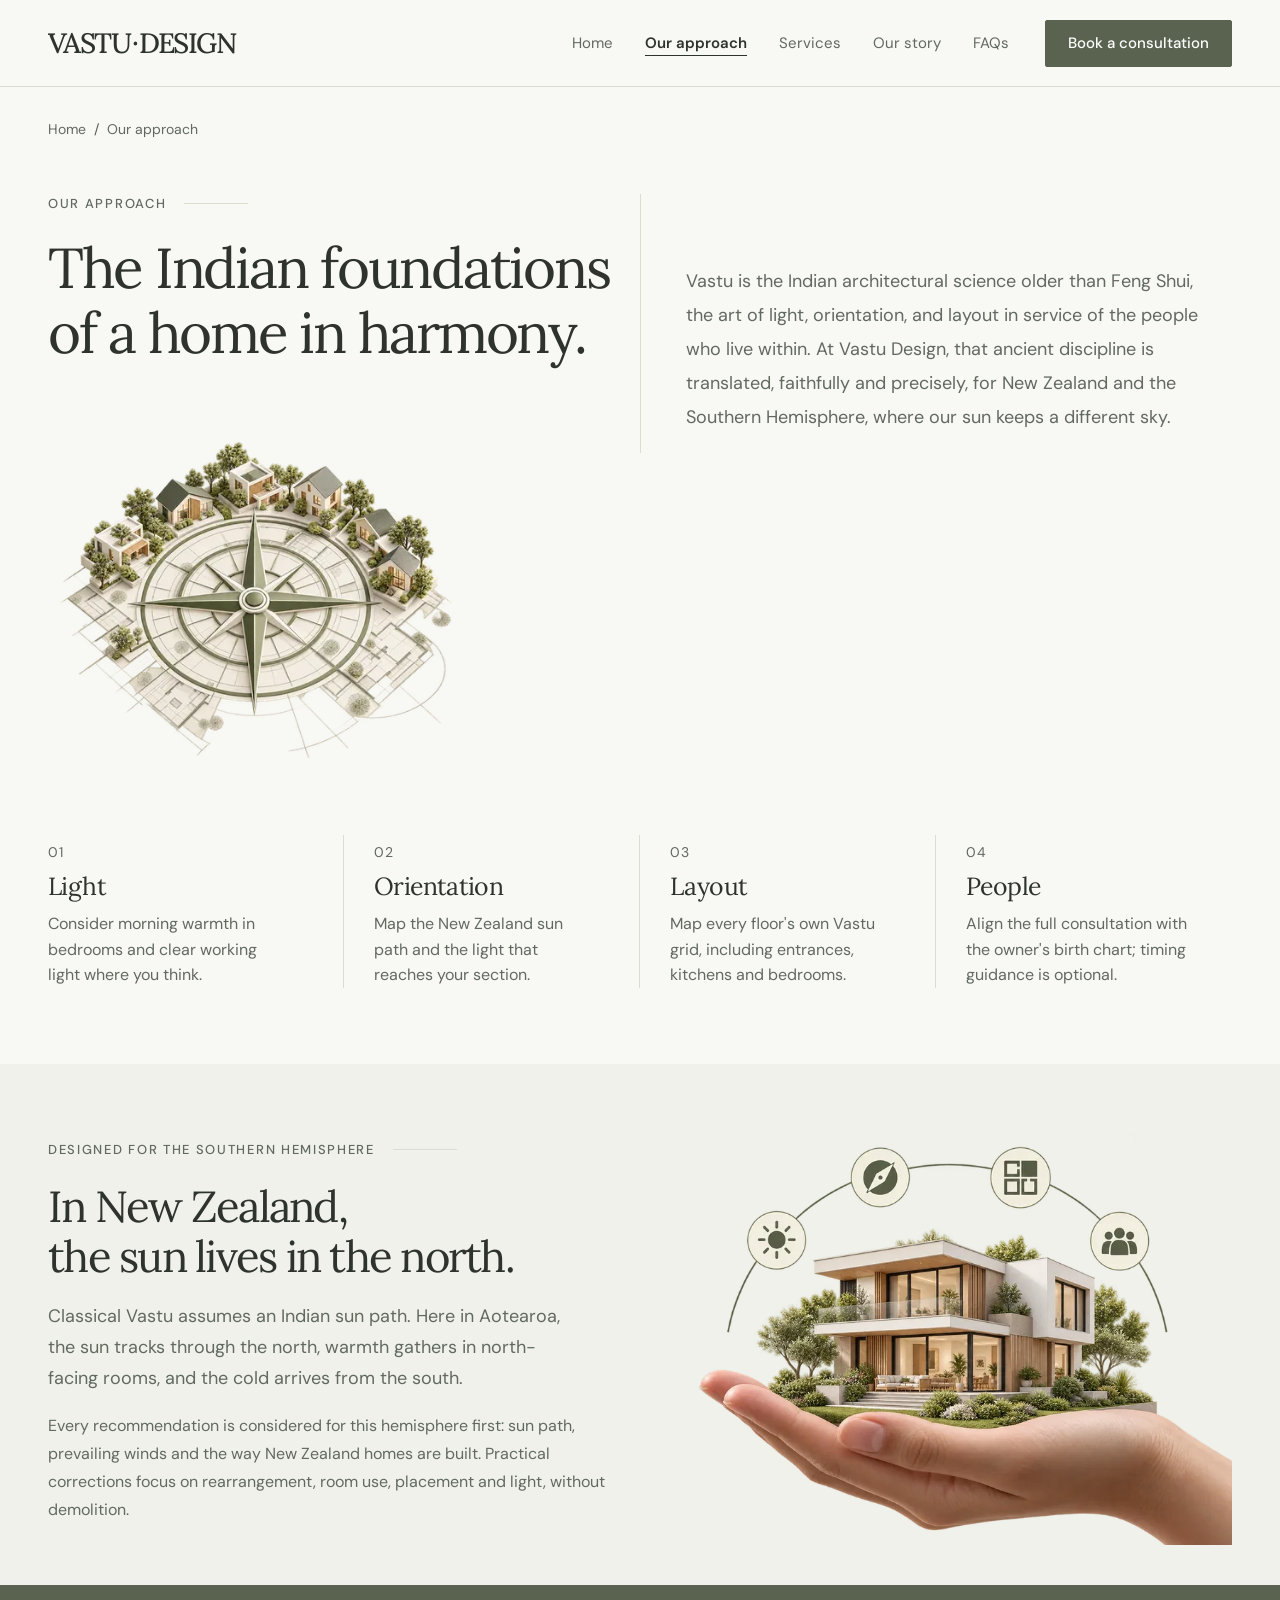
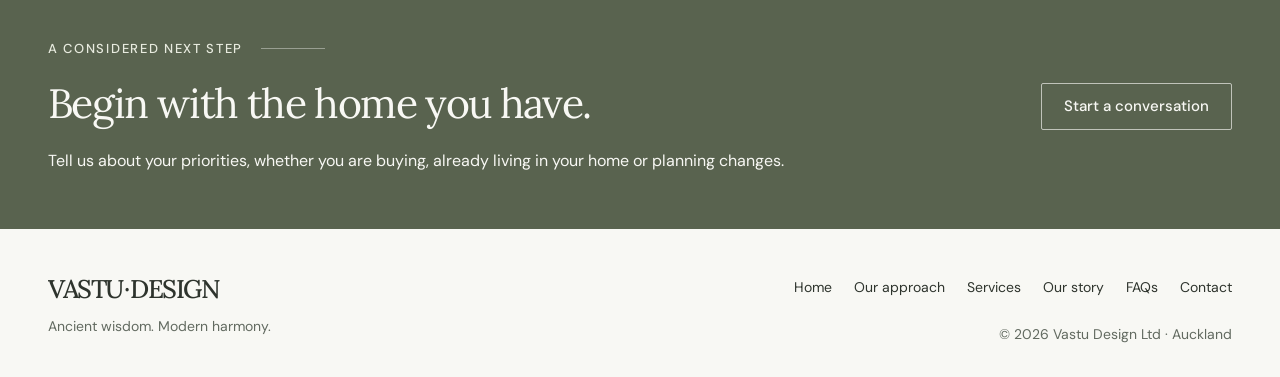
==== approach.html @ be41dc6e "Initial commit" ====
<!doctype html>
<html lang="en-NZ">
<head>
  <meta charset="utf-8">
  <meta name="viewport" content="width=device-width, initial-scale=1">
  <meta name="theme-color" content="#59634f">
  <meta name="description" content="Vastu adapted for New Zealand: light, orientation, floor-by-floor layout and practical refinements without demolition.">
  <title>Our approach - Vastu Design</title>
  <link rel="icon" type="image/svg+xml" href="data:image/svg+xml,%3Csvg%20xmlns='http://www.w3.org/2000/svg'%20viewBox='0%200%2064%2064'%3E%3Crect%20width='64'%20height='64'%20rx='10'%20fill='%23F8F8F4'/%3E%3Cpath%20d='M16%2017l16%2032%2016-32M24%2017l8%2016%208-16'%20fill='none'%20stroke='%2359634F'%20stroke-width='4'/%3E%3C/svg%3E">
  <link rel="preload" href="assets/fonts/lora-400.woff2" as="font" type="font/woff2" crossorigin>
  <link rel="preload" href="assets/fonts/dm-sans-400.woff2" as="font" type="font/woff2" crossorigin>
  <link rel="stylesheet" href="assets/vendor/bootstrap/bootstrap.min.css">
  <link rel="stylesheet" href="assets/css/styles.css">
  <script src="assets/vendor/bootstrap/bootstrap.bundle.min.js" defer></script>
  <script src="assets/js/layout.js" defer></script>
  <script src="assets/js/site.js" defer></script>
<meta property="og:title" content="Our approach - Vastu Design">
<meta property="og:description" content="Vastu adapted for New Zealand: light, orientation, floor-by-floor layout and practical refinements without demolition.">
<meta property="og:type" content="website">
</head>
<body data-page="approach" class="inner-page">
<a class="skip-link" href="#main-content">Skip to content</a><div id="site-header-slot"></div>

  <main id="main-content"><div class="container site-container page-breadcrumb"><nav aria-label="Breadcrumb"><ol class="breadcrumb">
<li class="breadcrumb-item"><a href="index.html">Home</a></li>
<li class="breadcrumb-item active" aria-current="page">Our approach</li>
</ol></nav></div>
<section class="section-pad foundations-section page-opening" id="approach" aria-labelledby="approach-heading">
      <div class="container site-container">
        <div class="row gx-xl-5 align-items-start">
          <div class="col-lg-6">
            <p class="eyebrow">Our approach</p>
            <h1 id="approach-heading">The Indian foundations<br class="d-none d-lg-block"> of a home in harmony.</h1>
            <img class="compass-art img-fluid" src="assets/images/vastu-compass.webp" srcset="assets/images/vastu-compass-480.webp 480w, assets/images/vastu-compass-800.webp 800w, assets/images/vastu-compass.webp 1000w" sizes="(min-width: 992px) 420px, 85vw" width="1000" height="1000" loading="lazy" decoding="async" alt="A conceptual architectural compass surrounded by miniature homes and floor-plan linework.">
          </div>
          <div class="col-lg-6 foundations-copy">
            <p>Vastu is the Indian architectural science older than Feng Shui, the art of light, orientation, and layout in service of the people who live within. At Vastu Design, that ancient discipline is translated, faithfully and precisely, for New Zealand and the Southern Hemisphere, where our sun keeps a different sky.</p>
          </div>
        </div>
        <div class="row principle-grid g-0" aria-label="Four considerations in our approach">
          <div class="col-6 col-lg-3 principle">
<span class="principle-number">01</span><h3>Light</h3>
<p>Consider morning warmth in bedrooms and clear working light where you think.</p>
</div>
          <div class="col-6 col-lg-3 principle">
<span class="principle-number">02</span><h3>Orientation</h3>
<p>Map the New Zealand sun path and the light that reaches your section.</p>
</div>
          <div class="col-6 col-lg-3 principle">
<span class="principle-number">03</span><h3>Layout</h3>
<p>Map every floor's own Vastu grid, including entrances, kitchens and bedrooms.</p>
</div>
          <div class="col-6 col-lg-3 principle">
<span class="principle-number">04</span><h3>People</h3>
<p>Align the full consultation with the owner's birth chart; timing guidance is optional.</p>
</div>
        </div>
      </div>
    </section>

    <section class="hemisphere-section pale-panel" aria-labelledby="hemisphere-heading">
      <div class="container site-container">
        <div class="row align-items-center gy-4 gx-xl-5">
          <div class="col-lg-6">
            <p class="eyebrow">Designed for the Southern Hemisphere</p>
            <h2 id="hemisphere-heading">In New Zealand,<br>the sun lives in the north.</h2>
            <p class="section-intro">Classical Vastu assumes an Indian sun path. Here in Aotearoa, the sun tracks through the north, warmth gathers in north-facing rooms, and the cold arrives from the south.</p>
          <p class="mb-0">Every recommendation is considered for this hemisphere first: sun path, prevailing winds and the way New Zealand homes are built. Practical corrections focus on rearrangement, room use, placement and light, without demolition.</p>
</div>
          <div class="col-lg-6">
            <img class="img-fluid hand-art" src="assets/images/home-in-hand.webp" srcset="assets/images/home-in-hand-480.webp 480w, assets/images/home-in-hand-800.webp 800w, assets/images/home-in-hand.webp 1200w" sizes="(min-width: 992px) 560px, 94vw" width="1200" height="900" loading="lazy" decoding="async" alt="A miniature contemporary home held in an open hand, framed by symbols for light, orientation, layout and people.">
          </div>
        </div>
      </div>
    </section>

    <section class="developer-section page-cta" aria-labelledby="next-step-heading"><div class="container site-container"><div class="row align-items-center gy-4">
<div class="col-lg-9">
<p class="eyebrow">A considered next step</p>
<h2 id="next-step-heading">Begin with the home you have.</h2>
<p class="mb-0">Tell us about your priorities, whether you are buying, already living in your home or planning changes.</p>
</div>
<div class="col-lg-3 text-lg-end"><a class="btn btn-outline-light" href="contact.html#enquiry-form">Start a conversation</a></div>
</div></div></section></main><div id="site-footer-slot"></div>

  </body>
</html>
---- assets/css/styles.css ----
@font-face{font-family:Lora;font-style:normal;font-weight:400;font-display:swap;src:url('../fonts/lora-400.woff2') format('woff2')}
@font-face{font-family:Lora;font-style:normal;font-weight:500;font-display:swap;src:url('../fonts/lora-500.woff2') format('woff2')}
@font-face{font-family:'DM Sans';font-style:normal;font-weight:400;font-display:swap;src:url('../fonts/dm-sans-400.woff2') format('woff2')}
@font-face{font-family:'DM Sans';font-style:normal;font-weight:500;font-display:swap;src:url('../fonts/dm-sans-500.woff2') format('woff2')}
@font-face{font-family:'DM Sans';font-style:normal;font-weight:600;font-display:swap;src:url('../fonts/dm-sans-600.woff2') format('woff2')}

:root{--ivory:#f8f8f4;--graphite:#2e342d;--olive:#59634f;--olive-hover:#424b3a;--sage:#eff1ea;--line:#d8ded1;--muted:#626a60;--paper:#fff;--body-font:'DM Sans',Arial,sans-serif;--heading-font:Lora,Georgia,serif;--bs-body-font-family:var(--body-font);--bs-body-color:var(--graphite);--bs-body-bg:var(--ivory);--bs-border-color:var(--line)}
html{scroll-behavior:smooth;scroll-padding-top:100px}
body{font-family:var(--body-font);font-size:1rem;line-height:1.75;background:var(--ivory);color:var(--graphite);-webkit-font-smoothing:antialiased}
::selection{background:#dce3d2;color:var(--graphite)}
img{max-width:100%;height:auto}
a{color:inherit;text-decoration:none}
a:hover{color:var(--olive-hover)}
button,input,select,textarea{font:inherit}
button,a,input,select,textarea{touch-action:manipulation}
:focus-visible{outline:3px solid var(--olive);outline-offset:5px}
section[id]{scroll-margin-top:100px}
h1,h2,h3,h4{font-family:var(--heading-font);font-weight:400;line-height:1.15;letter-spacing:-.04em;text-wrap:balance;color:var(--graphite)}
h1{font-size:clamp(2.7rem,4.7vw,4.45rem);margin:0 0 1.5rem}
h2{font-size:clamp(2.2rem,3.4vw,3.35rem);margin:0 0 1.25rem}
h3{font-size:1.55rem;margin:0 0 .65rem;letter-spacing:-.025em}
p{margin-bottom:1.15rem;color:var(--muted)}
.site-container{max-width:1240px;padding-left:28px;padding-right:28px}
.section-pad{padding:88px 0}
.eyebrow{display:flex;align-items:center;gap:18px;font-family:var(--body-font);font-size:.8125rem;line-height:1.5;font-weight:500;letter-spacing:.13em;text-transform:uppercase;color:var(--muted);margin-bottom:22px}
.eyebrow::after{content:'';width:64px;flex:none;height:1px;background:var(--line)}
.section-intro{font-size:1.125rem;line-height:1.7;max-width:520px}
.pale-panel{background:var(--sage)}
.skip-link{position:fixed;left:16px;top:-100px;padding:12px 20px;background:var(--graphite);color:#fff;z-index:1100}
.skip-link:focus{top:16px;color:#fff}
.site-header{background:rgba(248,248,244,.97);border-bottom:1px solid var(--line);position:sticky;top:0;z-index:1030}
.navbar{min-height:86px;padding-top:12px;padding-bottom:12px}
.wordmark{font-family:var(--heading-font);font-size:1.75rem;font-weight:500;letter-spacing:-.055em;line-height:1.15;white-space:nowrap;color:var(--graphite)}
.wordmark span{display:inline-block;margin:0 .05em}
.navbar-brand{margin-right:28px}
.navbar .nav-link{font-size:.9375rem;font-weight:400;color:var(--muted);padding:12px 16px!important}
.navbar .nav-link:hover,.navbar .nav-link:focus{color:var(--graphite)}
.nav-booking{margin-left:20px}
.navbar-toggler{border:1px solid var(--line);border-radius:0;padding:8px;min-width:44px;min-height:44px}
.navbar-toggler:focus{box-shadow:0 0 0 3px rgba(89,99,79,.2)}
.navbar-toggler-icon{width:1.2em;height:1.2em}
.btn{border-radius:2px;padding:12px 22px;min-height:46px;font-family:var(--body-font);font-size:.9375rem;font-weight:500;line-height:1.4;letter-spacing:0;transition:background-color .18s,color .18s,border-color .18s,box-shadow .18s}
.btn-vastu{color:#fff;background:var(--olive);border:1px solid var(--olive)}
.btn-vastu:hover,.btn-vastu:focus-visible,.btn-vastu:active{color:#fff;background:var(--olive-hover);border-color:var(--olive-hover)}
.btn-vastu:disabled{color:#fff;background:var(--olive);opacity:.65}
.btn-lg{padding:15px 26px;font-size:1rem}
.btn-outline-light{color:var(--ivory);border-color:rgba(248,248,244,.65)}
.btn-outline-light:hover{color:var(--olive);background:var(--ivory);border-color:var(--ivory)}
.text-link{display:inline-block;min-height:44px;padding:7px 0 4px;border-bottom:1px solid var(--olive);font-size:.9375rem;line-height:1.6;color:var(--graphite)}
.text-link:hover{color:var(--olive-hover);border-bottom-color:var(--olive-hover)}
.hero-section{padding-top:28px}
.hero-copy{padding-top:30px;padding-bottom:32px}
.hero-description{max-width:440px;font-size:1.2rem;line-height:1.65;margin-bottom:30px}
.hero-art{display:flex;justify-content:center;align-items:center;min-height:540px}
.hero-art img{width:100%;max-width:610px;aspect-ratio:1;object-fit:contain}
.rooted-statement{display:flex;align-items:center;justify-content:center;gap:26px;font-family:var(--heading-font);font-size:1.25rem;line-height:1.5;color:var(--graphite);padding:28px 0 32px;margin:0;border-bottom:1px solid var(--line);text-align:center}
.rooted-statement::before,.rooted-statement::after{content:'';height:1px;width:100px;background:var(--line);flex:0 1 100px}
.foundations-section{padding-bottom:76px}
.foundations-copy{padding-top:65px;padding-left:45px;border-left:1px solid var(--line)}
.foundations-copy p{font-size:1.125rem;line-height:1.9;max-width:530px}
.compass-art{display:block;width:365px;max-width:90%;margin-top:5px;aspect-ratio:1;object-fit:contain}
.principle-grid{margin-top:36px}
.principle{padding:5px 30px 0;border-right:1px solid var(--line)}
.principle:first-child{padding-left:0}
.principle:last-child{border-right:0}
.principle-number{display:block;color:var(--muted);font-size:.875rem;letter-spacing:.04em;margin-bottom:8px}
.principle p{font-size:1rem;line-height:1.6;max-width:225px;margin-bottom:0}
.hemisphere-section{padding:55px 0 40px}
.hand-art{display:block;width:100%;aspect-ratio:4/3;object-fit:contain}
.home-check-section{border-bottom:1px solid var(--line)}
.home-check-panel{padding:28px;background:var(--paper);border:1px solid var(--line)}
.home-check-panel legend{font-family:var(--heading-font);font-size:1.3rem;line-height:1.4;float:none;margin-bottom:18px;letter-spacing:-.025em}
.check-choice{position:relative;display:flex;align-items:center;gap:14px;justify-content:space-between;border:1px solid var(--line);padding:13px 15px;margin-bottom:10px;cursor:pointer;font-size:.9375rem;min-height:50px;transition:background .15s,border-color .15s}
.check-choice input{position:absolute;opacity:0;width:1px;height:1px}
.choice-indicator{width:16px;height:16px;border:1px solid #929b88;border-radius:50%;flex:none}
.check-choice:has(input:checked){background:var(--sage);border-color:var(--olive)}
.check-choice:has(input:checked) .choice-indicator{border:5px solid var(--olive);background:var(--ivory)}
.check-choice:has(input:focus-visible){outline:3px solid var(--olive);outline-offset:3px}
.form-note{font-size:.875rem;line-height:1.6;color:var(--muted)}
.services-section{padding-bottom:64px}
.service-card{height:100%;display:flex;flex-direction:column;border:1px solid var(--line);background:var(--ivory)}
.service-image{display:block;width:100%;aspect-ratio:4/3;object-fit:cover;background:var(--sage)}
.service-body{padding:25px 22px 20px;display:flex;flex-direction:column;flex:1}
.service-body h3{font-size:1.5rem}
.service-body p{line-height:1.65;margin-bottom:20px}
.service-body .text-link{margin-top:auto;align-self:flex-start;font-size:.875rem}
.secondary-services{border-top:1px solid var(--line);margin-top:34px;padding-top:26px}
.secondary-services>div{border-right:1px solid var(--line);padding:0 28px}
.secondary-services>div:first-child{padding-left:0}
.secondary-services>div:last-child{border-right:0;padding-right:0}
.secondary-services a{display:block}
.secondary-services h3{font-family:var(--body-font);font-size:1rem;letter-spacing:0;margin:0 0 8px}
.secondary-services p{font-size:.9375rem;line-height:1.65;margin:0}
.secondary-services a:hover h3{text-decoration:underline;text-underline-offset:5px}
.developer-section{background:var(--olive);padding:54px 0}
.developer-section h2{font-size:clamp(2rem,3.2vw,3rem);color:var(--ivory)}
.developer-section p{color:var(--ivory)}
.developer-section .eyebrow{color:#e8ebdf}
.developer-section .eyebrow::after{background:rgba(248,248,244,.4)}
.story-section{border-bottom:1px solid var(--line)}
.story-frame{position:relative;width:100%;max-width:340px;margin:auto;aspect-ratio:142/225;overflow:hidden;background:var(--sage)}
.story-reference{position:absolute;width:316.1971831%;max-width:none;height:auto;left:-209.8591549%;top:-541.7777778%}
.story-figure figcaption{text-align:center;font-size:.875rem;margin:15px 0 0;color:var(--muted)}
.story-video{display:block;width:100%;height:100%;object-fit:contain;background:var(--sage)}
.faq-section{padding-top:72px;padding-bottom:72px}
.vastu-accordion{--bs-accordion-bg:transparent;--bs-accordion-color:var(--muted);--bs-accordion-border-color:var(--line);--bs-accordion-btn-color:var(--graphite);--bs-accordion-active-bg:var(--sage);--bs-accordion-active-color:var(--graphite);--bs-accordion-btn-focus-box-shadow:0 0 0 3px rgba(89,99,79,.16)}
.accordion-button{font-family:var(--body-font);font-size:1rem;line-height:1.5;padding:21px 18px}
.accordion-button::after{background-image:none!important;content:'+';width:20px;height:24px;line-height:24px;font-size:1.4rem;font-weight:400;color:var(--olive);text-align:center;transform:none!important}
.accordion-button:not(.collapsed)::after{content:'−'}
.accordion-body{padding:20px 18px 25px;font-size:1rem;line-height:1.8}
.accordion-item:first-child{border-top:1px solid var(--line)}
.accordion-item:last-child{border-bottom:1px solid var(--line)}
.contact-reassurance{font-size:.9375rem;border-top:1px solid var(--line);padding-top:22px;margin-top:28px;max-width:360px}
.enquiry-form{background:var(--paper);padding:32px;border:1px solid var(--line)}
.form-label{font-size:.9375rem;color:var(--graphite);margin-bottom:7px}
.optional-label{font-size:.875rem;color:var(--muted)}
.form-control,.form-select{border:1px solid var(--line);background-color:var(--ivory);border-radius:1px;min-height:48px;padding:11px 13px;color:var(--graphite);font-size:1rem;line-height:1.6}
.form-control:focus,.form-select:focus{border-color:var(--olive);background-color:var(--paper);box-shadow:0 0 0 3px rgba(89,99,79,.12)}
textarea.form-control{min-height:155px;resize:vertical}
.form-check{padding-left:1.85rem;line-height:1.65}
.form-check-input{margin-top:.35em;margin-left:-1.85rem!important;border-color:#9aa28f;border-radius:2px!important}
.form-check-input:checked{background-color:var(--olive);border-color:var(--olive)}
.form-check-input:focus{border-color:var(--olive);box-shadow:0 0 0 3px rgba(89,99,79,.12)}
.form-check-label{font-size:.9375rem;cursor:pointer}
.honeypot{position:absolute;width:1px;height:1px;overflow:hidden;clip-path:inset(50%);white-space:nowrap}
.invalid-feedback{font-size:.875rem}
.form-status{padding:13px 15px;border:1px solid var(--line);font-size:.9375rem;line-height:1.65;color:var(--graphite);background:var(--sage)}
.form-status.is-error{border-color:#ccaba6;color:#7a352d;background:#fff8f7}
.form-status.is-success{background:var(--sage)}
.site-footer{padding:38px 0 32px}
.footer-wordmark{display:inline-block;font-size:1.6rem}
.site-footer p{font-size:.875rem;margin:7px 0 0}
.footer-nav{display:flex;justify-content:flex-end;align-items:center;flex-wrap:wrap;gap:16px 22px;font-size:.875rem;line-height:1.5}
.footer-nav a{padding:10px 0;min-height:40px}
.footer-nav a:hover{text-decoration:underline;text-underline-offset:5px}
.copyright{padding-left:22px;border-left:1px solid var(--line);color:var(--muted)}
.modal-content{background:var(--ivory);border-radius:2px;border-color:var(--line)}
.modal-header,.modal-footer{border-color:var(--line);padding:20px 25px}
.modal-body{padding:25px}
.modal-body h2{font-size:2.2rem}
.check-result-list{padding-left:22px;color:var(--muted);line-height:1.8}
.check-result-list li{margin-bottom:10px}
.modal-footer{justify-content:flex-start}

@media(min-width:1400px){.hero-art{min-height:600px}.hero-art img{max-width:640px}.hero-copy{padding-right:25px}}
@media(max-width:1199.98px){.navbar .nav-link{padding-left:12px!important;padding-right:12px!important}.nav-booking{margin-left:10px}.wordmark{font-size:1.55rem}.hero-art{min-height:470px}.section-pad{padding-top:72px;padding-bottom:72px}.principle{padding-left:22px;padding-right:22px}}
@media(max-width:991.98px){html{scroll-padding-top:88px}section[id]{scroll-margin-top:88px}.site-container{max-width:780px;padding-left:24px;padding-right:24px}.navbar{min-height:76px}.wordmark{font-size:1.6rem}.navbar-collapse{padding:14px 0 12px}.navbar .nav-link{padding:13px 0!important}.nav-booking{margin:12px 0 0}.nav-booking .btn{width:100%}.hero-section{padding-top:38px}.hero-copy{padding-top:0;padding-bottom:12px;max-width:640px}.hero-art{min-height:0;margin-top:6px}.hero-art img{max-width:600px}.hero-description{max-width:570px}.rooted-statement{font-size:1.1rem;gap:20px}.foundations-copy{padding:30px 12px 0;border-left:0}.foundations-copy p{max-width:none}.compass-art{max-width:360px;margin-bottom:0}.principle-grid{row-gap:30px;margin-top:30px}.principle{padding:0 25px!important}.principle:nth-child(odd){padding-left:0!important}.principle:nth-child(even){border-right:0}.principle p{max-width:280px}.hemisphere-section{padding:56px 0 36px}.hand-art{max-width:620px;margin:auto}.secondary-services>div{padding-left:18px;padding-right:18px}.developer-section{padding:44px 0}.story-frame{max-width:300px}.faq-section{padding-top:64px;padding-bottom:64px}.footer-nav{justify-content:flex-start}.copyright{margin-left:0}.story-section .section-intro{max-width:none}}
@media(max-width:767.98px){body{line-height:1.7}.section-pad{padding:58px 0}.site-container{padding-left:22px;padding-right:22px}.eyebrow{font-size:.8125rem;letter-spacing:.105em;gap:14px;margin-bottom:18px}.eyebrow::after{width:40px}h1{font-size:clamp(2.5rem,7.6vw,3.5rem)}h2{font-size:clamp(2.05rem,6.7vw,2.8rem)}.hero-description{font-size:1.1rem}.section-intro{font-size:1.05rem}.rooted-statement{font-size:1.05rem;padding:20px 0 26px;gap:14px}.rooted-statement::before,.rooted-statement::after{max-width:35px}.compass-art{width:320px;max-width:90%}.foundations-copy p{font-size:1.05rem;line-height:1.85}.principle{padding-right:18px!important;padding-left:18px!important}.principle h3{font-size:1.45rem}.principle p{font-size:.9375rem}.home-check-panel{padding:23px}.services-section .mb-5{margin-bottom:30px!important}.service-body{padding:24px}.service-body .text-link{font-size:.9375rem}.secondary-services{padding-top:0;margin-top:26px}.secondary-services>div{padding:20px 0!important;border-right:0;border-bottom:1px solid var(--line)}.secondary-services>div:last-child{border-bottom:0}.story-frame{max-width:280px}.enquiry-form{padding:24px}.footer-nav{gap:8px 22px}.copyright{flex-basis:100%;padding:12px 0 0;border-left:0;border-top:1px solid var(--line)}.faq-section .row{--bs-gutter-y:1.5rem}.site-footer{padding:30px 0}.developer-section h2{font-size:2.2rem}.contact-reassurance{margin-bottom:0}}
@media(max-width:374.98px){.site-container{padding-left:18px;padding-right:18px}.wordmark{font-size:1.4rem}h1{font-size:2.45rem}.eyebrow{font-size:.75rem;letter-spacing:.075em}.eyebrow::after{width:24px}.rooted-statement::before,.rooted-statement::after{display:none}.principle{padding-left:14px!important;padding-right:14px!important}.home-check-panel,.enquiry-form{padding:20px}.btn{padding-left:18px;padding-right:18px}}
@media(prefers-reduced-motion:reduce){html{scroll-behavior:auto}*,*::before,*::after{transition:none!important;animation:none!important}}

/* Multipage navigation, page openings and supporting content. */
.navbar .nav-link.active{color:var(--graphite);font-weight:600;text-decoration:underline;text-decoration-thickness:1px;text-underline-offset:7px}
.nav-booking .btn.active{color:#fff;background:var(--olive-hover);border-color:var(--olive-hover)}
.page-breadcrumb{padding-top:30px;padding-bottom:0}
.breadcrumb{--bs-breadcrumb-divider:' / ';font-size:.875rem;margin:0;color:var(--muted)}
.breadcrumb a:hover{text-decoration:underline;text-underline-offset:4px}
.breadcrumb-item.active{color:var(--muted)}
.page-opening{padding-top:52px}
.inner-page h1{font-size:clamp(2.6rem,4.4vw,3.65rem)}
.inner-page .foundations-copy{padding-top:70px}
.inner-page .foundations-section{padding-bottom:76px}
.inner-page .compass-art{width:410px;max-width:90%}
.inner-page .contact-section{margin-top:26px}
.service-card[id]{scroll-margin-top:108px}
.service-body h2{font-size:1.5rem;line-height:1.2;letter-spacing:-.025em;margin:0 0 .65rem}
.service-focus{padding-left:18px;line-height:1.7;font-size:.9375rem;color:var(--muted);margin:0 0 22px}
.service-focus li{padding-left:2px;margin:0 0 5px}
.section-link-row{margin-top:24px;text-align:center}
.step-card{border-top:1px solid var(--line);padding-top:24px;height:100%}
.step-card h3{font-size:1.5rem}
.step-card p{margin-bottom:0;line-height:1.7}
.preparation-list{margin:0 0 20px}
.preparation-list>div{padding:18px 0;border-top:1px solid var(--line)}
.preparation-list dt{font-size:1rem;font-weight:500;margin-bottom:8px}
.preparation-list dd{font-size:1rem;line-height:1.7;color:var(--muted);margin:0}
.footer-nav .copyright{flex-basis:100%;border-left:0;padding-left:0;text-align:right}
@media(min-width:992px) and (max-width:1199.98px){.navbar .nav-link{padding-left:10px!important;padding-right:10px!important}.navbar-brand{margin-right:14px}.nav-booking{margin-left:8px}.nav-booking .btn{padding-left:16px;padding-right:16px}}
@media(max-width:991.98px){.page-opening{padding-top:40px}.inner-page .foundations-copy{padding-top:28px}.footer-nav .copyright{text-align:left}.inner-page .compass-art{width:360px;max-width:90%}}
@media(max-width:767.98px){.page-breadcrumb{padding-top:24px}.page-opening{padding-top:34px}.inner-page h1{font-size:clamp(2.45rem,7.2vw,3.2rem)}.inner-page .foundations-section{padding-bottom:58px}.inner-page .contact-section{margin-top:20px}.service-focus{font-size:1rem}.section-link-row{margin-top:18px}.page-cta h2{font-size:2.2rem}.footer-nav .copyright{padding-top:12px}}
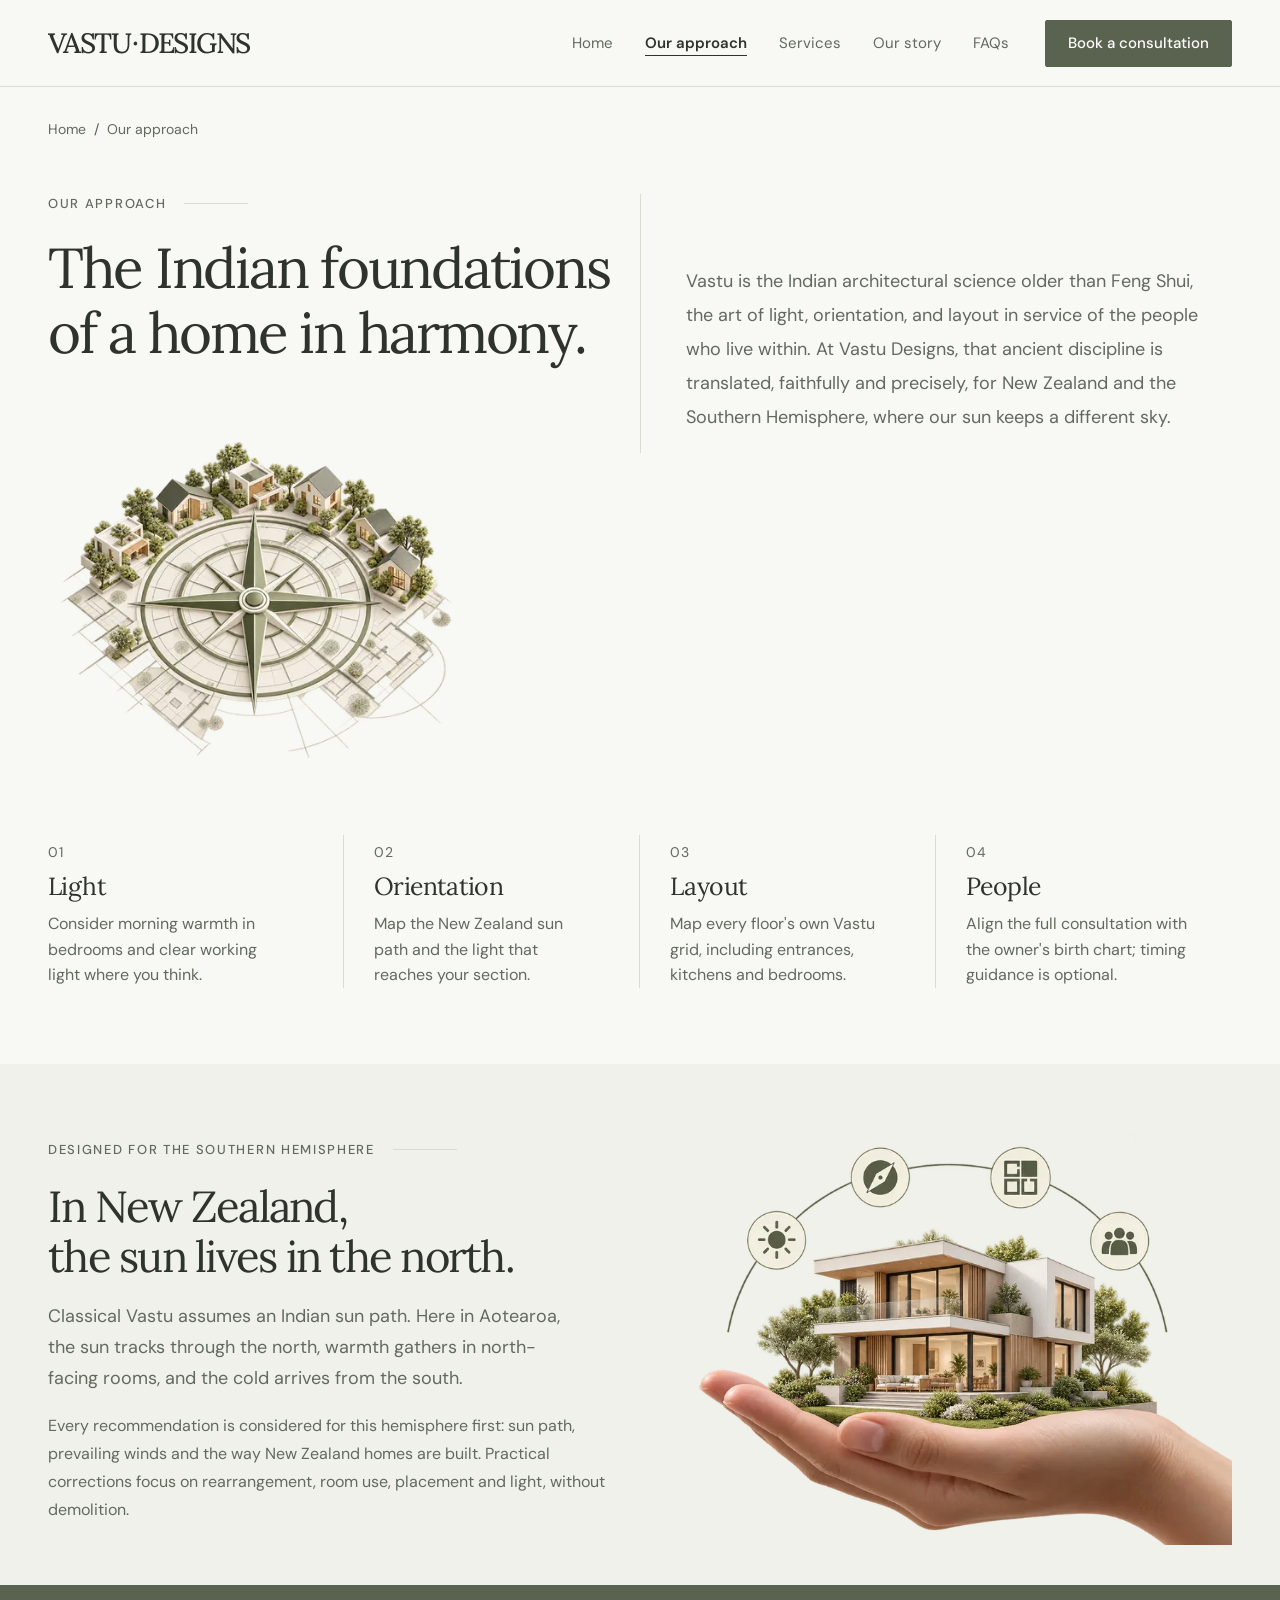
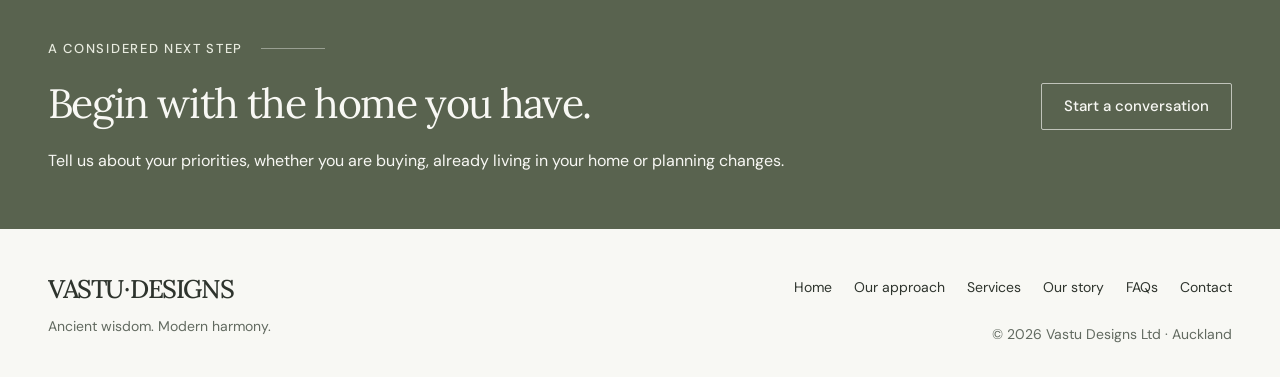
==== commit b3037925: "design to designs change" ====
--- a/approach.html
+++ b/approach.html
@@ -5,7 +5,7 @@
   <meta name="viewport" content="width=device-width, initial-scale=1">
   <meta name="theme-color" content="#59634f">
   <meta name="description" content="Vastu adapted for New Zealand: light, orientation, floor-by-floor layout and practical refinements without demolition.">
-  <title>Our approach - Vastu Design</title>
+  <title>Our approach - Vastu Designs</title>
   <link rel="icon" type="image/svg+xml" href="data:image/svg+xml,%3Csvg%20xmlns='http://www.w3.org/2000/svg'%20viewBox='0%200%2064%2064'%3E%3Crect%20width='64'%20height='64'%20rx='10'%20fill='%23F8F8F4'/%3E%3Cpath%20d='M16%2017l16%2032%2016-32M24%2017l8%2016%208-16'%20fill='none'%20stroke='%2359634F'%20stroke-width='4'/%3E%3C/svg%3E">
   <link rel="preload" href="assets/fonts/lora-400.woff2" as="font" type="font/woff2" crossorigin>
   <link rel="preload" href="assets/fonts/dm-sans-400.woff2" as="font" type="font/woff2" crossorigin>
@@ -14,7 +14,7 @@
   <script src="assets/vendor/bootstrap/bootstrap.bundle.min.js" defer></script>
   <script src="assets/js/layout.js" defer></script>
   <script src="assets/js/site.js" defer></script>
-<meta property="og:title" content="Our approach - Vastu Design">
+<meta property="og:title" content="Our approach - Vastu Designs">
 <meta property="og:description" content="Vastu adapted for New Zealand: light, orientation, floor-by-floor layout and practical refinements without demolition.">
 <meta property="og:type" content="website">
 </head>
@@ -34,7 +34,7 @@
             <img class="compass-art img-fluid" src="assets/images/vastu-compass.webp" srcset="assets/images/vastu-compass-480.webp 480w, assets/images/vastu-compass-800.webp 800w, assets/images/vastu-compass.webp 1000w" sizes="(min-width: 992px) 420px, 85vw" width="1000" height="1000" loading="lazy" decoding="async" alt="A conceptual architectural compass surrounded by miniature homes and floor-plan linework.">
           </div>
           <div class="col-lg-6 foundations-copy">
-            <p>Vastu is the Indian architectural science older than Feng Shui, the art of light, orientation, and layout in service of the people who live within. At Vastu Design, that ancient discipline is translated, faithfully and precisely, for New Zealand and the Southern Hemisphere, where our sun keeps a different sky.</p>
+            <p>Vastu is the Indian architectural science older than Feng Shui, the art of light, orientation, and layout in service of the people who live within. At Vastu Designs, that ancient discipline is translated, faithfully and precisely, for New Zealand and the Southern Hemisphere, where our sun keeps a different sky.</p>
           </div>
         </div>
         <div class="row principle-grid g-0" aria-label="Four considerations in our approach">
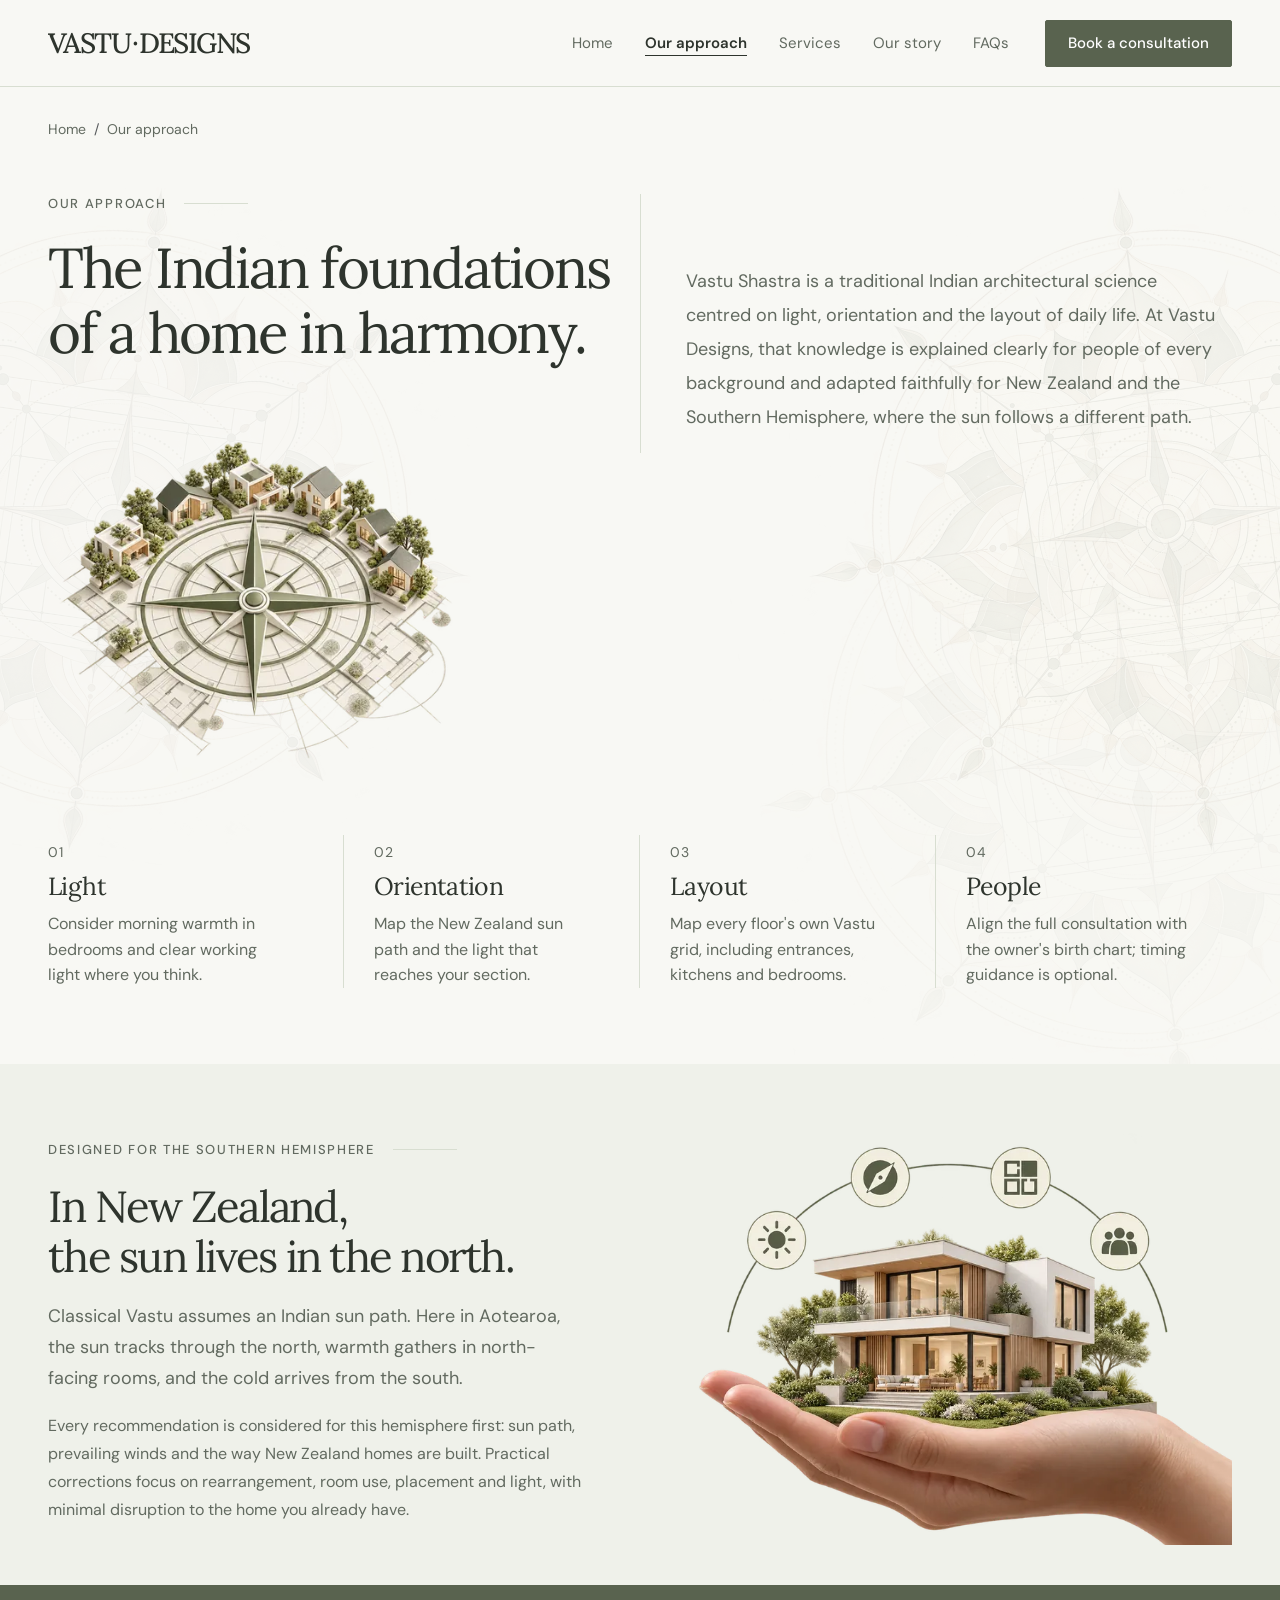
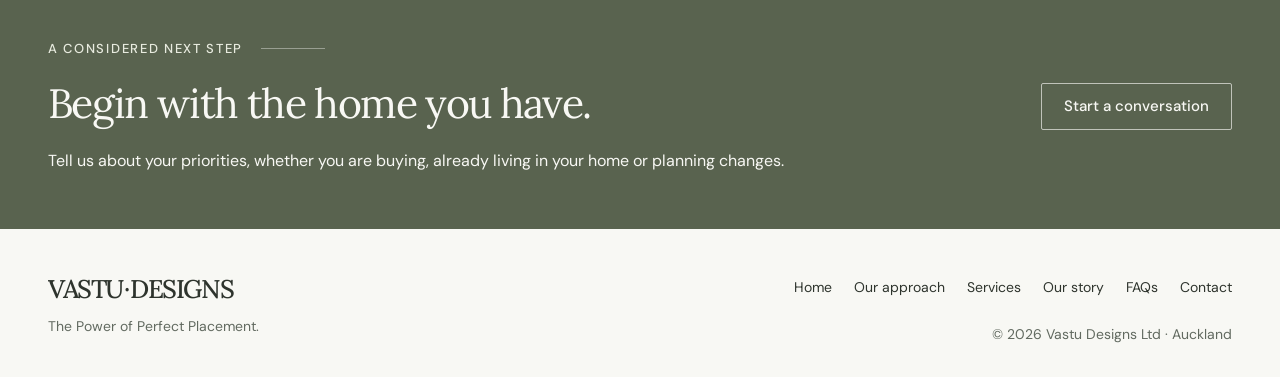
==== commit bf1618a1: "solved all issues" ====
--- a/approach.html
+++ b/approach.html
@@ -4,7 +4,7 @@
   <meta charset="utf-8">
   <meta name="viewport" content="width=device-width, initial-scale=1">
   <meta name="theme-color" content="#59634f">
-  <meta name="description" content="Vastu adapted for New Zealand: light, orientation, floor-by-floor layout and practical refinements without demolition.">
+  <meta name="description" content="Indian Vastu Shastra adapted for New Zealand: light, orientation, floor-by-floor layout and practical refinements that work with the home you already have, with minimal disruption.">
   <title>Our approach - Vastu Designs</title>
   <link rel="icon" type="image/svg+xml" href="data:image/svg+xml,%3Csvg%20xmlns='http://www.w3.org/2000/svg'%20viewBox='0%200%2064%2064'%3E%3Crect%20width='64'%20height='64'%20rx='10'%20fill='%23F8F8F4'/%3E%3Cpath%20d='M16%2017l16%2032%2016-32M24%2017l8%2016%208-16'%20fill='none'%20stroke='%2359634F'%20stroke-width='4'/%3E%3C/svg%3E">
   <link rel="preload" href="assets/fonts/lora-400.woff2" as="font" type="font/woff2" crossorigin>
@@ -15,7 +15,7 @@
   <script src="assets/js/layout.js" defer></script>
   <script src="assets/js/site.js" defer></script>
 <meta property="og:title" content="Our approach - Vastu Designs">
-<meta property="og:description" content="Vastu adapted for New Zealand: light, orientation, floor-by-floor layout and practical refinements without demolition.">
+<meta property="og:description" content="Indian Vastu Shastra adapted for New Zealand: light, orientation, floor-by-floor layout and practical refinements that work with the home you already have, with minimal disruption.">
 <meta property="og:type" content="website">
 </head>
 <body data-page="approach" class="inner-page">
@@ -34,7 +34,7 @@
             <img class="compass-art img-fluid" src="assets/images/vastu-compass.webp" srcset="assets/images/vastu-compass-480.webp 480w, assets/images/vastu-compass-800.webp 800w, assets/images/vastu-compass.webp 1000w" sizes="(min-width: 992px) 420px, 85vw" width="1000" height="1000" loading="lazy" decoding="async" alt="A conceptual architectural compass surrounded by miniature homes and floor-plan linework.">
           </div>
           <div class="col-lg-6 foundations-copy">
-            <p>Vastu is the Indian architectural science older than Feng Shui, the art of light, orientation, and layout in service of the people who live within. At Vastu Designs, that ancient discipline is translated, faithfully and precisely, for New Zealand and the Southern Hemisphere, where our sun keeps a different sky.</p>
+            <p>Vastu Shastra is a traditional Indian architectural science centred on light, orientation and the layout of daily life. At Vastu Designs, that knowledge is explained clearly for people of every background and adapted faithfully for New Zealand and the Southern Hemisphere, where the sun follows a different path.</p>
           </div>
         </div>
         <div class="row principle-grid g-0" aria-label="Four considerations in our approach">
@@ -65,7 +65,7 @@
             <p class="eyebrow">Designed for the Southern Hemisphere</p>
             <h2 id="hemisphere-heading">In New Zealand,<br>the sun lives in the north.</h2>
             <p class="section-intro">Classical Vastu assumes an Indian sun path. Here in Aotearoa, the sun tracks through the north, warmth gathers in north-facing rooms, and the cold arrives from the south.</p>
-          <p class="mb-0">Every recommendation is considered for this hemisphere first: sun path, prevailing winds and the way New Zealand homes are built. Practical corrections focus on rearrangement, room use, placement and light, without demolition.</p>
+          <p class="mb-0">Every recommendation is considered for this hemisphere first: sun path, prevailing winds and the way New Zealand homes are built. Practical corrections focus on rearrangement, room use, placement and light, with minimal disruption to the home you already have.</p>
 </div>
           <div class="col-lg-6">
             <img class="img-fluid hand-art" src="assets/images/home-in-hand.webp" srcset="assets/images/home-in-hand-480.webp 480w, assets/images/home-in-hand-800.webp 800w, assets/images/home-in-hand.webp 1200w" sizes="(min-width: 992px) 560px, 94vw" width="1200" height="900" loading="lazy" decoding="async" alt="A miniature contemporary home held in an open hand, framed by symbols for light, orientation, layout and people.">
--- a/assets/css/styles.css
+++ b/assets/css/styles.css
@@ -7,6 +7,16 @@
 :root{--ivory:#f8f8f4;--graphite:#2e342d;--olive:#59634f;--olive-hover:#424b3a;--sage:#eff1ea;--line:#d8ded1;--muted:#626a60;--paper:#fff;--body-font:'DM Sans',Arial,sans-serif;--heading-font:Lora,Georgia,serif;--bs-body-font-family:var(--body-font);--bs-body-color:var(--graphite);--bs-body-bg:var(--ivory);--bs-border-color:var(--line)}
 html{scroll-behavior:smooth;scroll-padding-top:100px}
 body{font-family:var(--body-font);font-size:1rem;line-height:1.75;background:var(--ivory);color:var(--graphite);-webkit-font-smoothing:antialiased}
+#main-content{position:relative;overflow:hidden}
+#main-content::before{content:'';position:absolute;z-index:0;top:16%;right:-235px;width:760px;height:760px;background:url('../images/vastu-mandala-bg.png') center/contain no-repeat;opacity:.035;pointer-events:none;transform:rotate(-8deg)}
+#main-content>*{position:relative;z-index:1}
+body[data-page="index"] .hero-section,body[data-page="index"] .services-section,body[data-page="index"] .home-check-section,body[data-page="index"] .page-cta{position:relative;overflow:hidden}
+body[data-page="index"] .hero-section::after,body[data-page="index"] .services-section::after,body[data-page="index"] .home-check-section::after,body[data-page="index"] .page-cta::after{content:'';position:absolute;z-index:0;width:580px;height:580px;background:url('../images/vastu-mandala-bg.png') center/contain no-repeat;pointer-events:none}
+body[data-page="index"] .hero-section::after{left:-260px;top:30px;opacity:.022;transform:rotate(10deg)}
+body[data-page="index"] .services-section::after{right:-230px;top:120px;opacity:.025;transform:rotate(-8deg)}
+body[data-page="index"] .home-check-section::after{left:-240px;top:90px;opacity:.02;transform:rotate(15deg)}
+body[data-page="index"] .page-cta::after{right:-185px;top:-190px;width:520px;height:520px;opacity:.025;transform:rotate(-12deg)}
+body[data-page="index"] .hero-section>.container,body[data-page="index"] .services-section>.container,body[data-page="index"] .home-check-section>.container,body[data-page="index"] .page-cta>.container{position:relative;z-index:1}
 ::selection{background:#dce3d2;color:var(--graphite)}
 img{max-width:100%;height:auto}
 a{color:inherit;text-decoration:none}
@@ -55,7 +65,11 @@
 .hero-art img{width:100%;max-width:610px;aspect-ratio:1;object-fit:contain}
 .rooted-statement{display:flex;align-items:center;justify-content:center;gap:26px;font-family:var(--heading-font);font-size:1.25rem;line-height:1.5;color:var(--graphite);padding:28px 0 32px;margin:0;border-bottom:1px solid var(--line);text-align:center}
 .rooted-statement::before,.rooted-statement::after{content:'';height:1px;width:100px;background:var(--line);flex:0 1 100px}
-.foundations-section{padding-bottom:76px}
+.foundations-section{position:relative;overflow:hidden;padding-bottom:76px}
+.foundations-section::before,.foundations-section::after{content:'';position:absolute;z-index:0;width:720px;height:720px;background:url('../images/vastu-mandala-bg.png') center/contain no-repeat;pointer-events:none}
+.foundations-section::before{right:-245px;top:18px;opacity:.075;transform:rotate(-8deg)}
+.foundations-section::after{left:-245px;top:18px;opacity:.055;transform:rotate(8deg)}
+.foundations-section>.container{position:relative;z-index:1}
 .foundations-copy{padding-top:65px;padding-left:45px;border-left:1px solid var(--line)}
 .foundations-copy p{font-size:1.125rem;line-height:1.9;max-width:530px}
 .compass-art{display:block;width:365px;max-width:90%;margin-top:5px;aspect-ratio:1;object-fit:contain}
@@ -144,7 +158,7 @@
 
 @media(min-width:1400px){.hero-art{min-height:600px}.hero-art img{max-width:640px}.hero-copy{padding-right:25px}}
 @media(max-width:1199.98px){.navbar .nav-link{padding-left:12px!important;padding-right:12px!important}.nav-booking{margin-left:10px}.wordmark{font-size:1.55rem}.hero-art{min-height:470px}.section-pad{padding-top:72px;padding-bottom:72px}.principle{padding-left:22px;padding-right:22px}}
-@media(max-width:991.98px){html{scroll-padding-top:88px}section[id]{scroll-margin-top:88px}.site-container{max-width:780px;padding-left:24px;padding-right:24px}.navbar{min-height:76px}.wordmark{font-size:1.6rem}.navbar-collapse{padding:14px 0 12px}.navbar .nav-link{padding:13px 0!important}.nav-booking{margin:12px 0 0}.nav-booking .btn{width:100%}.hero-section{padding-top:38px}.hero-copy{padding-top:0;padding-bottom:12px;max-width:640px}.hero-art{min-height:0;margin-top:6px}.hero-art img{max-width:600px}.hero-description{max-width:570px}.rooted-statement{font-size:1.1rem;gap:20px}.foundations-copy{padding:30px 12px 0;border-left:0}.foundations-copy p{max-width:none}.compass-art{max-width:360px;margin-bottom:0}.principle-grid{row-gap:30px;margin-top:30px}.principle{padding:0 25px!important}.principle:nth-child(odd){padding-left:0!important}.principle:nth-child(even){border-right:0}.principle p{max-width:280px}.hemisphere-section{padding:56px 0 36px}.hand-art{max-width:620px;margin:auto}.secondary-services>div{padding-left:18px;padding-right:18px}.developer-section{padding:44px 0}.story-frame{max-width:300px}.faq-section{padding-top:64px;padding-bottom:64px}.footer-nav{justify-content:flex-start}.copyright{margin-left:0}.story-section .section-intro{max-width:none}}
+@media(max-width:991.98px){html{scroll-padding-top:88px}section[id]{scroll-margin-top:88px}.site-container{max-width:780px;padding-left:24px;padding-right:24px}.navbar{min-height:76px}.wordmark{font-size:1.6rem}.navbar-collapse{padding:14px 0 12px}.navbar .nav-link{padding:13px 0!important}.nav-booking{margin:12px 0 0}.nav-booking .btn{width:100%}.hero-section{padding-top:38px}.hero-copy{padding-top:0;padding-bottom:12px;max-width:640px}.hero-art{min-height:0;margin-top:6px}.hero-art img{max-width:600px}.hero-description{max-width:570px}.rooted-statement{font-size:1.1rem;gap:20px}.foundations-copy{padding:30px 12px 0;border-left:0}.foundations-copy p{max-width:none}.foundations-section::before{right:-300px;top:120px;width:560px;height:560px;opacity:.028}.compass-art{max-width:360px;margin-bottom:0}.principle-grid{row-gap:30px;margin-top:30px}.principle{padding:0 25px!important}.principle:nth-child(odd){padding-left:0!important}.principle:nth-child(even){border-right:0}.principle p{max-width:280px}.hemisphere-section{padding:56px 0 36px}.hand-art{max-width:620px;margin:auto}.secondary-services>div{padding-left:18px;padding-right:18px}.developer-section{padding:44px 0}.story-frame{max-width:300px}.faq-section{padding-top:64px;padding-bottom:64px}.footer-nav{justify-content:flex-start}.copyright{margin-left:0}.story-section .section-intro{max-width:none}}
 @media(max-width:767.98px){body{line-height:1.7}.section-pad{padding:58px 0}.site-container{padding-left:22px;padding-right:22px}.eyebrow{font-size:.8125rem;letter-spacing:.105em;gap:14px;margin-bottom:18px}.eyebrow::after{width:40px}h1{font-size:clamp(2.5rem,7.6vw,3.5rem)}h2{font-size:clamp(2.05rem,6.7vw,2.8rem)}.hero-description{font-size:1.1rem}.section-intro{font-size:1.05rem}.rooted-statement{font-size:1.05rem;padding:20px 0 26px;gap:14px}.rooted-statement::before,.rooted-statement::after{max-width:35px}.compass-art{width:320px;max-width:90%}.foundations-copy p{font-size:1.05rem;line-height:1.85}.principle{padding-right:18px!important;padding-left:18px!important}.principle h3{font-size:1.45rem}.principle p{font-size:.9375rem}.home-check-panel{padding:23px}.services-section .mb-5{margin-bottom:30px!important}.service-body{padding:24px}.service-body .text-link{font-size:.9375rem}.secondary-services{padding-top:0;margin-top:26px}.secondary-services>div{padding:20px 0!important;border-right:0;border-bottom:1px solid var(--line)}.secondary-services>div:last-child{border-bottom:0}.story-frame{max-width:280px}.enquiry-form{padding:24px}.footer-nav{gap:8px 22px}.copyright{flex-basis:100%;padding:12px 0 0;border-left:0;border-top:1px solid var(--line)}.faq-section .row{--bs-gutter-y:1.5rem}.site-footer{padding:30px 0}.developer-section h2{font-size:2.2rem}.contact-reassurance{margin-bottom:0}}
 @media(max-width:374.98px){.site-container{padding-left:18px;padding-right:18px}.wordmark{font-size:1.4rem}h1{font-size:2.45rem}.eyebrow{font-size:.75rem;letter-spacing:.075em}.eyebrow::after{width:24px}.rooted-statement::before,.rooted-statement::after{display:none}.principle{padding-left:14px!important;padding-right:14px!important}.home-check-panel,.enquiry-form{padding:20px}.btn{padding-left:18px;padding-right:18px}}
 @media(prefers-reduced-motion:reduce){html{scroll-behavior:auto}*,*::before,*::after{transition:none!important;animation:none!important}}
@@ -178,3 +192,4 @@
 @media(min-width:992px) and (max-width:1199.98px){.navbar .nav-link{padding-left:10px!important;padding-right:10px!important}.navbar-brand{margin-right:14px}.nav-booking{margin-left:8px}.nav-booking .btn{padding-left:16px;padding-right:16px}}
 @media(max-width:991.98px){.page-opening{padding-top:40px}.inner-page .foundations-copy{padding-top:28px}.footer-nav .copyright{text-align:left}.inner-page .compass-art{width:360px;max-width:90%}}
 @media(max-width:767.98px){.page-breadcrumb{padding-top:24px}.page-opening{padding-top:34px}.inner-page h1{font-size:clamp(2.45rem,7.2vw,3.2rem)}.inner-page .foundations-section{padding-bottom:58px}.inner-page .contact-section{margin-top:20px}.service-focus{font-size:1rem}.section-link-row{margin-top:18px}.page-cta h2{font-size:2.2rem}.footer-nav .copyright{padding-top:12px}}
+@media(max-width:991.98px){.foundations-section::before,.foundations-section::after{width:560px;height:560px;top:120px}.foundations-section::before{right:-300px;opacity:.06}.foundations-section::after{left:-300px;opacity:.045}}
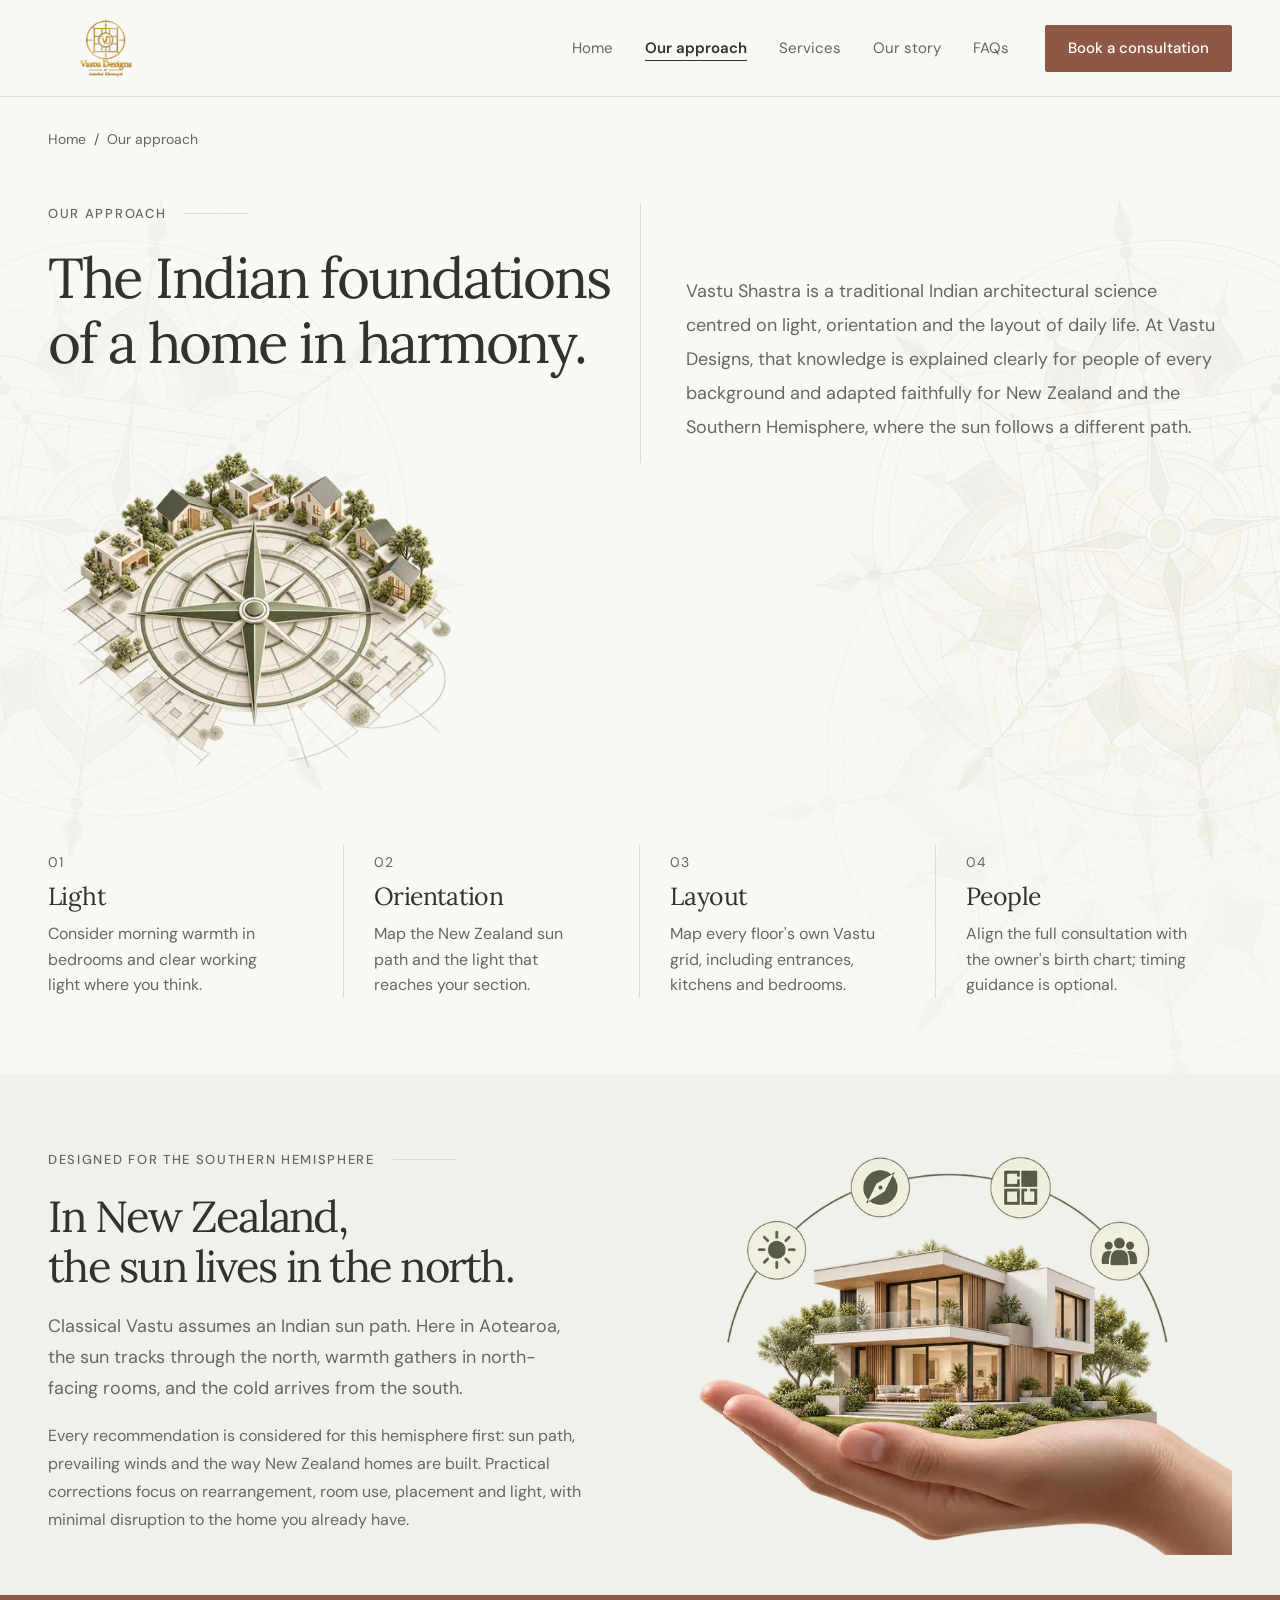
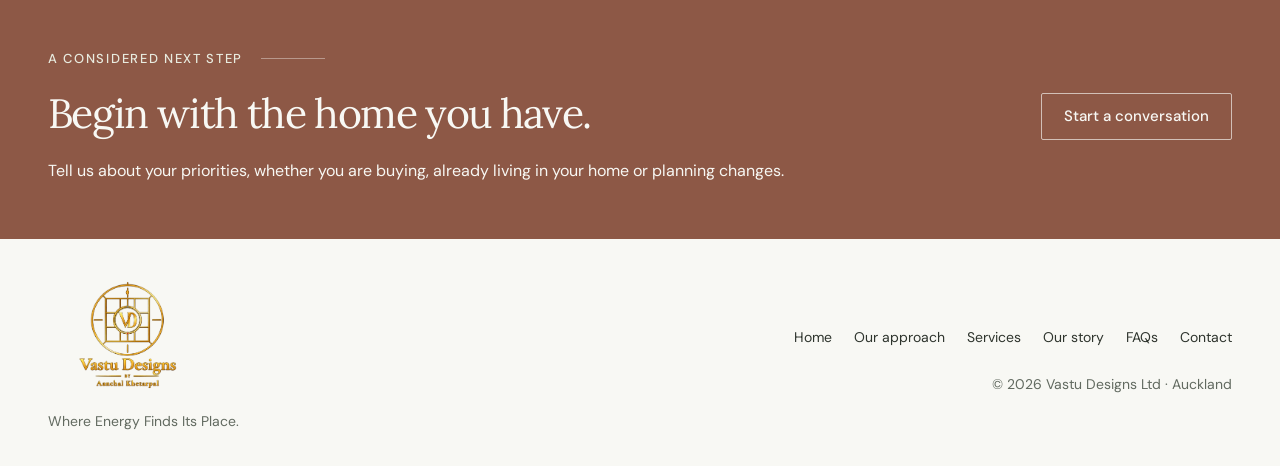
==== commit 330e9c29: "solved issues" ====
--- a/approach.html
+++ b/approach.html
@@ -3,6 +3,9 @@
 <head>
   <meta charset="utf-8">
   <meta name="viewport" content="width=device-width, initial-scale=1">
+  <link rel="apple-touch-icon" href="log.png">
+  <link rel="icon" type="image/png" href="log.png">
+  <meta property="og:image" content="log.png">
   <meta name="theme-color" content="#59634f">
   <meta name="description" content="Indian Vastu Shastra adapted for New Zealand: light, orientation, floor-by-floor layout and practical refinements that work with the home you already have, with minimal disruption.">
   <title>Our approach - Vastu Designs</title>
--- a/assets/css/styles.css
+++ b/assets/css/styles.css
@@ -4,7 +4,7 @@
 @font-face{font-family:'DM Sans';font-style:normal;font-weight:500;font-display:swap;src:url('../fonts/dm-sans-500.woff2') format('woff2')}
 @font-face{font-family:'DM Sans';font-style:normal;font-weight:600;font-display:swap;src:url('../fonts/dm-sans-600.woff2') format('woff2')}
 
-:root{--ivory:#f8f8f4;--graphite:#2e342d;--olive:#59634f;--olive-hover:#424b3a;--sage:#eff1ea;--line:#d8ded1;--muted:#626a60;--paper:#fff;--body-font:'DM Sans',Arial,sans-serif;--heading-font:Lora,Georgia,serif;--bs-body-font-family:var(--body-font);--bs-body-color:var(--graphite);--bs-body-bg:var(--ivory);--bs-border-color:var(--line)}
+:root{--ivory:#f8f8f4;--graphite:#2e342d;--olive:#8d5846;--olive-hover:#6f4031;--sage:#eff1ea;--line:#d8ded1;--muted:#626a60;--paper:#fff;--body-font:'DM Sans',Arial,sans-serif;--heading-font:Lora,Georgia,serif;--bs-body-font-family:var(--body-font);--bs-body-color:var(--graphite);--bs-body-bg:var(--ivory);--bs-border-color:var(--line)}
 html{scroll-behavior:smooth;scroll-padding-top:100px}
 body{font-family:var(--body-font);font-size:1rem;line-height:1.75;background:var(--ivory);color:var(--graphite);-webkit-font-smoothing:antialiased}
 #main-content{position:relative;overflow:hidden}
@@ -42,6 +42,8 @@
 .navbar{min-height:86px;padding-top:12px;padding-bottom:12px}
 .wordmark{font-family:var(--heading-font);font-size:1.75rem;font-weight:500;letter-spacing:-.055em;line-height:1.15;white-space:nowrap;color:var(--graphite)}
 .wordmark span{display:inline-block;margin:0 .05em}
+.brand-lockup{display:inline-flex;align-items:center;line-height:0;overflow:hidden;background:transparent}
+.brand-logo{display:block;width:116px;height:62px;object-fit:contain}
 .navbar-brand{margin-right:28px}
 .navbar .nav-link{font-size:.9375rem;font-weight:400;color:var(--muted);padding:12px 16px!important}
 .navbar .nav-link:hover,.navbar .nav-link:focus{color:var(--graphite)}
@@ -112,10 +114,9 @@
 .developer-section .eyebrow{color:#e8ebdf}
 .developer-section .eyebrow::after{background:rgba(248,248,244,.4)}
 .story-section{border-bottom:1px solid var(--line)}
-.story-frame{position:relative;width:100%;max-width:340px;margin:auto;aspect-ratio:142/225;overflow:hidden;background:var(--sage)}
-.story-reference{position:absolute;width:316.1971831%;max-width:none;height:auto;left:-209.8591549%;top:-541.7777778%}
+.story-video-frame{position:relative;width:100%;max-width:540px;margin:auto;overflow:hidden;background:var(--sage)}
 .story-figure figcaption{text-align:center;font-size:.875rem;margin:15px 0 0;color:var(--muted)}
-.story-video{display:block;width:100%;height:100%;object-fit:contain;background:var(--sage)}
+.story-video{display:block;width:100%;height:auto;max-height:760px;object-fit:contain;background:var(--sage)}
 .faq-section{padding-top:72px;padding-bottom:72px}
 .vastu-accordion{--bs-accordion-bg:transparent;--bs-accordion-color:var(--muted);--bs-accordion-border-color:var(--line);--bs-accordion-btn-color:var(--graphite);--bs-accordion-active-bg:var(--sage);--bs-accordion-active-color:var(--graphite);--bs-accordion-btn-focus-box-shadow:0 0 0 3px rgba(89,99,79,.16)}
 .accordion-button{font-family:var(--body-font);font-size:1rem;line-height:1.5;padding:21px 18px}
@@ -129,12 +130,12 @@
 .form-label{font-size:.9375rem;color:var(--graphite);margin-bottom:7px}
 .optional-label{font-size:.875rem;color:var(--muted)}
 .form-control,.form-select{border:1px solid var(--line);background-color:var(--ivory);border-radius:1px;min-height:48px;padding:11px 13px;color:var(--graphite);font-size:1rem;line-height:1.6}
-.form-control:focus,.form-select:focus{border-color:var(--olive);background-color:var(--paper);box-shadow:0 0 0 3px rgba(89,99,79,.12)}
+.form-control:focus,.form-select:focus{border-color:var(--olive);background-color:var(--paper);box-shadow:0 0 0 3px rgba(141,88,70,.12)}
 textarea.form-control{min-height:155px;resize:vertical}
 .form-check{padding-left:1.85rem;line-height:1.65}
 .form-check-input{margin-top:.35em;margin-left:-1.85rem!important;border-color:#9aa28f;border-radius:2px!important}
 .form-check-input:checked{background-color:var(--olive);border-color:var(--olive)}
-.form-check-input:focus{border-color:var(--olive);box-shadow:0 0 0 3px rgba(89,99,79,.12)}
+.form-check-input:focus{border-color:var(--olive);box-shadow:0 0 0 3px rgba(141,88,70,.12)}
 .form-check-label{font-size:.9375rem;cursor:pointer}
 .honeypot{position:absolute;width:1px;height:1px;overflow:hidden;clip-path:inset(50%);white-space:nowrap}
 .invalid-feedback{font-size:.875rem}
@@ -142,7 +143,8 @@
 .form-status.is-error{border-color:#ccaba6;color:#7a352d;background:#fff8f7}
 .form-status.is-success{background:var(--sage)}
 .site-footer{padding:38px 0 32px}
-.footer-wordmark{display:inline-block;font-size:1.6rem}
+.footer-brand-lockup{width:160px;height:116px}
+.footer-brand-lockup .brand-logo{width:100%;height:100%}
 .site-footer p{font-size:.875rem;margin:7px 0 0}
 .footer-nav{display:flex;justify-content:flex-end;align-items:center;flex-wrap:wrap;gap:16px 22px;font-size:.875rem;line-height:1.5}
 .footer-nav a{padding:10px 0;min-height:40px}
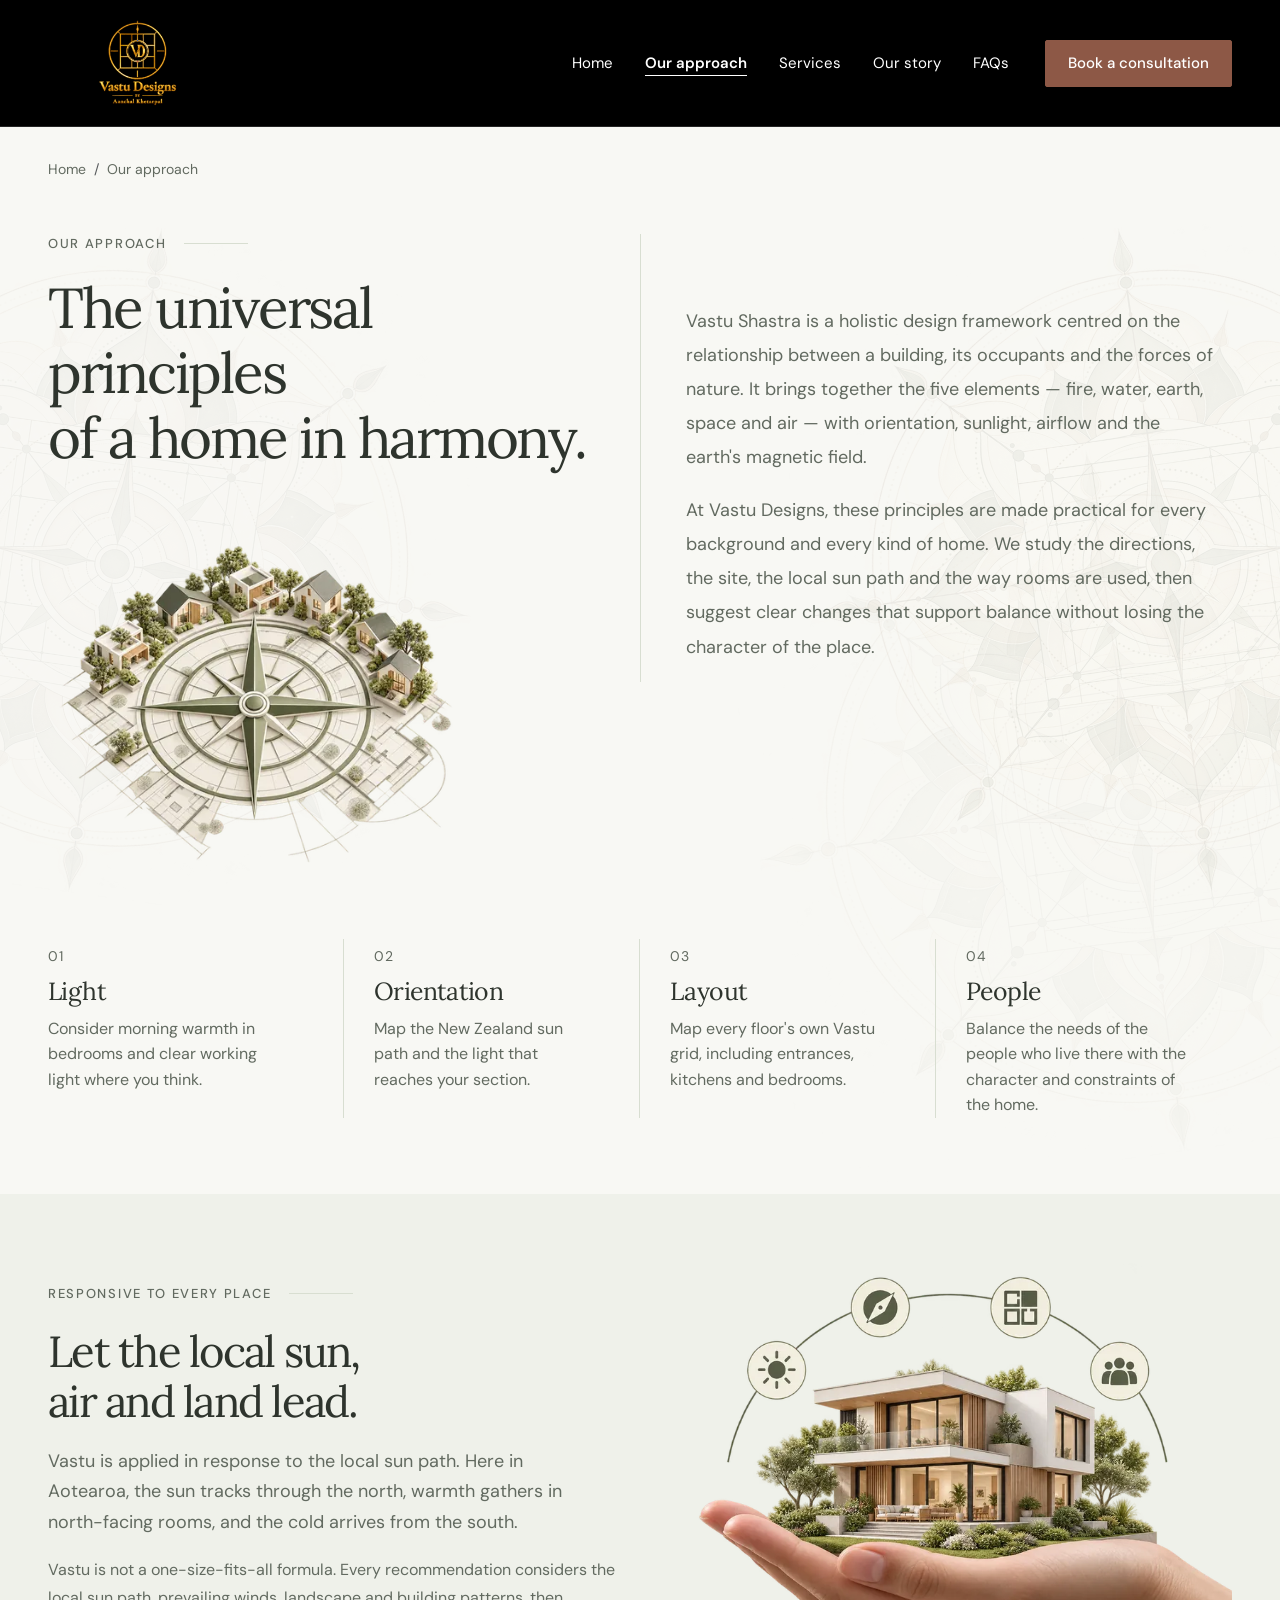
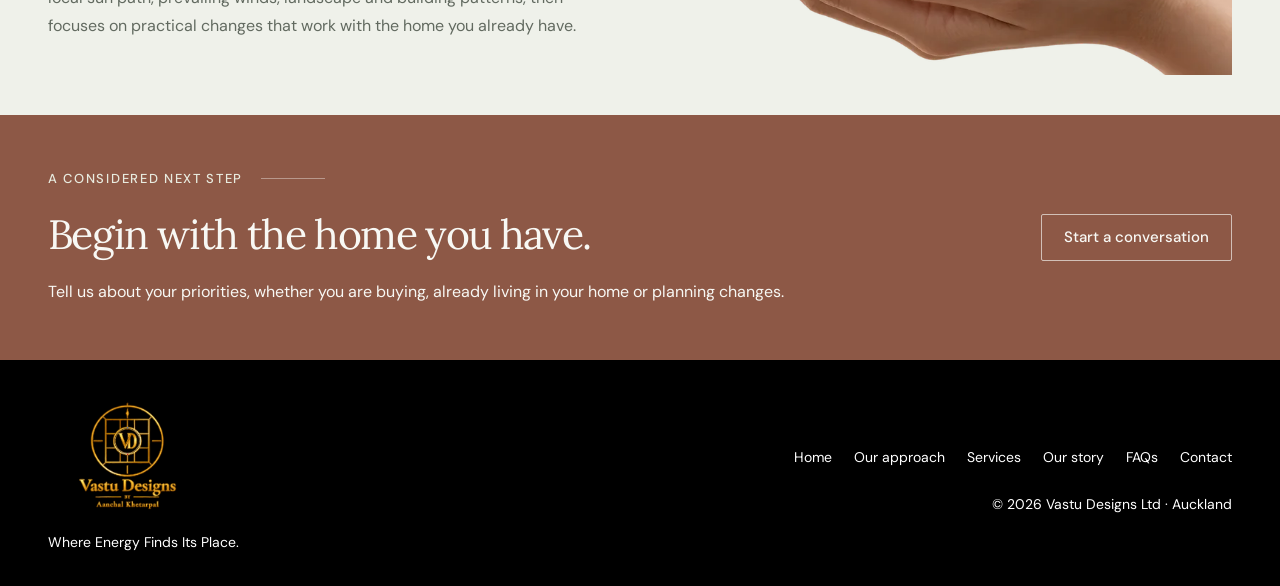
==== commit b610da65: "contendt change" ====
--- a/approach.html
+++ b/approach.html
@@ -7,7 +7,7 @@
   <link rel="icon" type="image/png" href="log.png">
   <meta property="og:image" content="log.png">
   <meta name="theme-color" content="#59634f">
-  <meta name="description" content="Indian Vastu Shastra adapted for New Zealand: light, orientation, floor-by-floor layout and practical refinements that work with the home you already have, with minimal disruption.">
+  <meta name="description" content="Universal Vastu design principles for light, orientation, the five elements and practical refinements that work with the home you already have.">
   <title>Our approach - Vastu Designs</title>
   <link rel="icon" type="image/svg+xml" href="data:image/svg+xml,%3Csvg%20xmlns='http://www.w3.org/2000/svg'%20viewBox='0%200%2064%2064'%3E%3Crect%20width='64'%20height='64'%20rx='10'%20fill='%23F8F8F4'/%3E%3Cpath%20d='M16%2017l16%2032%2016-32M24%2017l8%2016%208-16'%20fill='none'%20stroke='%2359634F'%20stroke-width='4'/%3E%3C/svg%3E">
   <link rel="preload" href="assets/fonts/lora-400.woff2" as="font" type="font/woff2" crossorigin>
@@ -18,7 +18,7 @@
   <script src="assets/js/layout.js" defer></script>
   <script src="assets/js/site.js" defer></script>
 <meta property="og:title" content="Our approach - Vastu Designs">
-<meta property="og:description" content="Indian Vastu Shastra adapted for New Zealand: light, orientation, floor-by-floor layout and practical refinements that work with the home you already have, with minimal disruption.">
+<meta property="og:description" content="Universal Vastu design principles for light, orientation, the five elements and practical refinements that work with the home you already have.">
 <meta property="og:type" content="website">
 </head>
 <body data-page="approach" class="inner-page">
@@ -33,11 +33,12 @@
         <div class="row gx-xl-5 align-items-start">
           <div class="col-lg-6">
             <p class="eyebrow">Our approach</p>
-            <h1 id="approach-heading">The Indian foundations<br class="d-none d-lg-block"> of a home in harmony.</h1>
+            <h1 id="approach-heading">The universal principles<br class="d-none d-lg-block"> of a home in harmony.</h1>
             <img class="compass-art img-fluid" src="assets/images/vastu-compass.webp" srcset="assets/images/vastu-compass-480.webp 480w, assets/images/vastu-compass-800.webp 800w, assets/images/vastu-compass.webp 1000w" sizes="(min-width: 992px) 420px, 85vw" width="1000" height="1000" loading="lazy" decoding="async" alt="A conceptual architectural compass surrounded by miniature homes and floor-plan linework.">
           </div>
           <div class="col-lg-6 foundations-copy">
-            <p>Vastu Shastra is a traditional Indian architectural science centred on light, orientation and the layout of daily life. At Vastu Designs, that knowledge is explained clearly for people of every background and adapted faithfully for New Zealand and the Southern Hemisphere, where the sun follows a different path.</p>
+            <p>Vastu Shastra is a holistic design framework centred on the relationship between a building, its occupants and the forces of nature. It brings together the five elements — fire, water, earth, space and air — with orientation, sunlight, airflow and the earth's magnetic field.</p>
+            <p>At Vastu Designs, these principles are made practical for every background and every kind of home. We study the directions, the site, the local sun path and the way rooms are used, then suggest clear changes that support balance without losing the character of the place.</p>
           </div>
         </div>
         <div class="row principle-grid g-0" aria-label="Four considerations in our approach">
@@ -55,7 +56,7 @@
 </div>
           <div class="col-6 col-lg-3 principle">
 <span class="principle-number">04</span><h3>People</h3>
-<p>Align the full consultation with the owner's birth chart; timing guidance is optional.</p>
+<p>Balance the needs of the people who live there with the character and constraints of the home.</p>
 </div>
         </div>
       </div>
@@ -65,10 +66,10 @@
       <div class="container site-container">
         <div class="row align-items-center gy-4 gx-xl-5">
           <div class="col-lg-6">
-            <p class="eyebrow">Designed for the Southern Hemisphere</p>
-            <h2 id="hemisphere-heading">In New Zealand,<br>the sun lives in the north.</h2>
-            <p class="section-intro">Classical Vastu assumes an Indian sun path. Here in Aotearoa, the sun tracks through the north, warmth gathers in north-facing rooms, and the cold arrives from the south.</p>
-          <p class="mb-0">Every recommendation is considered for this hemisphere first: sun path, prevailing winds and the way New Zealand homes are built. Practical corrections focus on rearrangement, room use, placement and light, with minimal disruption to the home you already have.</p>
+            <p class="eyebrow">Responsive to every place</p>
+            <h2 id="hemisphere-heading">Let the local sun,<br>air and land lead.</h2>
+            <p class="section-intro">Vastu is applied in response to the local sun path. Here in Aotearoa, the sun tracks through the north, warmth gathers in north-facing rooms, and the cold arrives from the south.</p>
+          <p class="mb-0">Vastu is not a one-size-fits-all formula. Every recommendation considers the local sun path, prevailing winds, landscape and building patterns, then focuses on practical changes that work with the home you already have.</p>
 </div>
           <div class="col-lg-6">
             <img class="img-fluid hand-art" src="assets/images/home-in-hand.webp" srcset="assets/images/home-in-hand-480.webp 480w, assets/images/home-in-hand-800.webp 800w, assets/images/home-in-hand.webp 1200w" sizes="(min-width: 992px) 560px, 94vw" width="1200" height="900" loading="lazy" decoding="async" alt="A miniature contemporary home held in an open hand, framed by symbols for light, orientation, layout and people.">
--- a/assets/css/styles.css
+++ b/assets/css/styles.css
@@ -38,19 +38,19 @@
 .pale-panel{background:var(--sage)}
 .skip-link{position:fixed;left:16px;top:-100px;padding:12px 20px;background:var(--graphite);color:#fff;z-index:1100}
 .skip-link:focus{top:16px;color:#fff}
-.site-header{background:rgba(248,248,244,.97);border-bottom:1px solid var(--line);position:sticky;top:0;z-index:1030}
+.site-header{background:#000;border-bottom:1px solid #252525;position:sticky;top:0;z-index:1030}
 .navbar{min-height:86px;padding-top:12px;padding-bottom:12px}
 .wordmark{font-family:var(--heading-font);font-size:1.75rem;font-weight:500;letter-spacing:-.055em;line-height:1.15;white-space:nowrap;color:var(--graphite)}
 .wordmark span{display:inline-block;margin:0 .05em}
-.brand-lockup{display:inline-flex;align-items:center;line-height:0;overflow:hidden;background:transparent}
-.brand-logo{display:block;width:116px;height:62px;object-fit:contain}
+.brand-lockup{display:inline-flex;align-items:center;line-height:0;overflow:hidden;background:#000}
+.brand-logo{display:block;width:180px;height:92px;object-fit:contain}
 .navbar-brand{margin-right:28px}
-.navbar .nav-link{font-size:.9375rem;font-weight:400;color:var(--muted);padding:12px 16px!important}
-.navbar .nav-link:hover,.navbar .nav-link:focus{color:var(--graphite)}
+.navbar .nav-link{font-size:.9375rem;font-weight:400;color:#fff;padding:12px 16px!important}
+.navbar .nav-link:hover,.navbar .nav-link:focus{color:#fff}
 .nav-booking{margin-left:20px}
-.navbar-toggler{border:1px solid var(--line);border-radius:0;padding:8px;min-width:44px;min-height:44px}
+.navbar-toggler{border:1px solid #fff;border-radius:0;padding:8px;min-width:44px;min-height:44px}
 .navbar-toggler:focus{box-shadow:0 0 0 3px rgba(89,99,79,.2)}
-.navbar-toggler-icon{width:1.2em;height:1.2em}
+.navbar-toggler-icon{width:1.2em;height:1.2em;filter:none;background-image:url("data:image/svg+xml,%3Csvg xmlns='http://www.w3.org/2000/svg' viewBox='0 0 30 30'%3E%3Cpath stroke='%23d6a33a' stroke-linecap='round' stroke-miterlimit='10' stroke-width='2.5' d='M4 7h22M4 15h22M4 23h22'/%3E%3C/svg%3E")}
 .btn{border-radius:2px;padding:12px 22px;min-height:46px;font-family:var(--body-font);font-size:.9375rem;font-weight:500;line-height:1.4;letter-spacing:0;transition:background-color .18s,color .18s,border-color .18s,box-shadow .18s}
 .btn-vastu{color:#fff;background:var(--olive);border:1px solid var(--olive)}
 .btn-vastu:hover,.btn-vastu:focus-visible,.btn-vastu:active{color:#fff;background:var(--olive-hover);border-color:var(--olive-hover)}
@@ -113,6 +113,7 @@
 .developer-section p{color:var(--ivory)}
 .developer-section .eyebrow{color:#e8ebdf}
 .developer-section .eyebrow::after{background:rgba(248,248,244,.4)}
+.next-step-eyebrow{color:#d6a33a!important}
 .story-section{border-bottom:1px solid var(--line)}
 .story-video-frame{position:relative;width:100%;max-width:540px;margin:auto;overflow:hidden;background:var(--sage)}
 .story-figure figcaption{text-align:center;font-size:.875rem;margin:15px 0 0;color:var(--muted)}
@@ -142,14 +143,15 @@
 .form-status{padding:13px 15px;border:1px solid var(--line);font-size:.9375rem;line-height:1.65;color:var(--graphite);background:var(--sage)}
 .form-status.is-error{border-color:#ccaba6;color:#7a352d;background:#fff8f7}
 .form-status.is-success{background:var(--sage)}
-.site-footer{padding:38px 0 32px}
+.site-footer{padding:38px 0 32px;background:#000;color:#fff}
 .footer-brand-lockup{width:160px;height:116px}
 .footer-brand-lockup .brand-logo{width:100%;height:100%}
-.site-footer p{font-size:.875rem;margin:7px 0 0}
+.site-footer p{font-size:.875rem;margin:7px 0 0;color:#fff}
 .footer-nav{display:flex;justify-content:flex-end;align-items:center;flex-wrap:wrap;gap:16px 22px;font-size:.875rem;line-height:1.5}
 .footer-nav a{padding:10px 0;min-height:40px}
-.footer-nav a:hover{text-decoration:underline;text-underline-offset:5px}
-.copyright{padding-left:22px;border-left:1px solid var(--line);color:var(--muted)}
+.footer-nav a{color:#fff}
+.footer-nav a:hover,.footer-nav a:focus{color:#fff;text-decoration:underline;text-underline-offset:5px}
+.copyright{padding-left:22px;border-left:1px solid #444;color:#fff}
 .modal-content{background:var(--ivory);border-radius:2px;border-color:var(--line)}
 .modal-header,.modal-footer{border-color:var(--line);padding:20px 25px}
 .modal-body{padding:25px}
@@ -166,7 +168,7 @@
 @media(prefers-reduced-motion:reduce){html{scroll-behavior:auto}*,*::before,*::after{transition:none!important;animation:none!important}}
 
 /* Multipage navigation, page openings and supporting content. */
-.navbar .nav-link.active{color:var(--graphite);font-weight:600;text-decoration:underline;text-decoration-thickness:1px;text-underline-offset:7px}
+.navbar .nav-link.active{color:#fff;font-weight:600;text-decoration:underline;text-decoration-thickness:1px;text-underline-offset:7px}
 .nav-booking .btn.active{color:#fff;background:var(--olive-hover);border-color:var(--olive-hover)}
 .page-breadcrumb{padding-top:30px;padding-bottom:0}
 .breadcrumb{--bs-breadcrumb-divider:' / ';font-size:.875rem;margin:0;color:var(--muted)}
